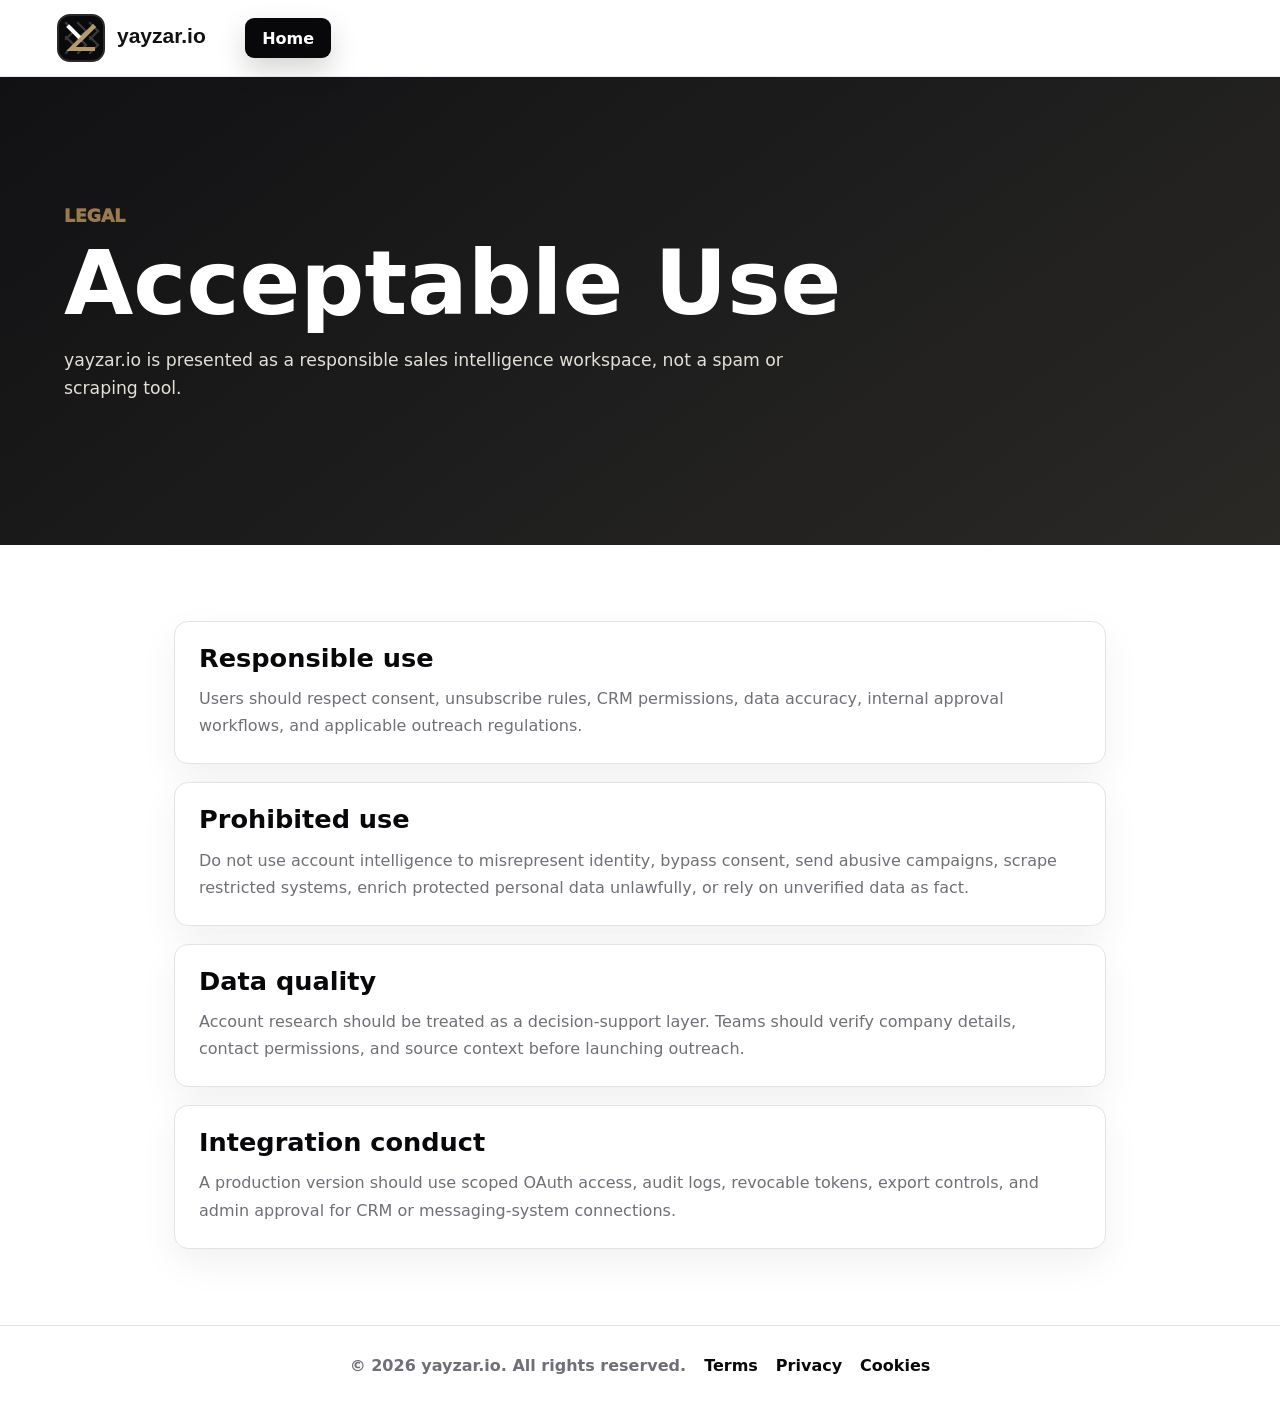
==== acceptable-use.html @ 3c784274 "Launch yayzar.io sales intelligence site" ====
<!doctype html>
<html lang="en">
  <head>
    <meta charset="UTF-8" />
    <meta name="viewport" content="width=device-width, initial-scale=1.0" />
    <title>Acceptable Use | yayzar.io</title>
    <link rel="stylesheet" href="./styles.css" />
  </head>
  <body>
    <header class="site-header">
      <a class="brand" href="./index.html"><img src="./assets/yayzar-logo.svg" alt="yayzar.io" /></a>
      <div class="header-actions"><a class="primary-button" href="./index.html">Home</a></div>
    </header>
    <main>
      <section class="subpage-hero compact">
        <p class="eyebrow">Legal</p>
        <h1>Acceptable Use</h1>
        <p>yayzar.io is presented as a responsible sales intelligence workspace, not a spam or scraping tool.</p>
      </section>
      <section class="page-section legal-page">
        <div class="legal-block">
          <h2>Responsible use</h2>
          <p>Users should respect consent, unsubscribe rules, CRM permissions, data accuracy, internal approval workflows, and applicable outreach regulations.</p>
        </div>
        <div class="legal-block">
          <h2>Prohibited use</h2>
          <p>Do not use account intelligence to misrepresent identity, bypass consent, send abusive campaigns, scrape restricted systems, enrich protected personal data unlawfully, or rely on unverified data as fact.</p>
        </div>
        <div class="legal-block">
          <h2>Data quality</h2>
          <p>Account research should be treated as a decision-support layer. Teams should verify company details, contact permissions, and source context before launching outreach.</p>
        </div>
        <div class="legal-block">
          <h2>Integration conduct</h2>
          <p>A production version should use scoped OAuth access, audit logs, revocable tokens, export controls, and admin approval for CRM or messaging-system connections.</p>
        </div>
      </section>
    </main>
    <footer class="legal-mini-footer">
      <span>© 2026 yayzar.io. All rights reserved.</span>
      <a href="./terms.html">Terms</a>
      <a href="./privacy.html">Privacy</a>
      <a href="./cookies.html">Cookies</a>
    </footer>
  </body>
</html>
---- styles.css ----
:root {
  color-scheme: light;
  --ink: #08080b;
  --muted: #6f6f78;
  --soft: #f7f7f9;
  --paper: #ffffff;
  --panel: #ffffff;
  --line: #e6e3dc;
  --accent: #9a7b4f;
  --accent-dark: #6f5634;
  --quiet: #4c4c53;
  --gold: #9a7b4f;
  --terra: #8f5b48;
  --blue: #556070;
  --green: #4d6d5a;
  --shadow: 0 24px 70px rgba(8, 8, 11, 0.14);
}

* {
  box-sizing: border-box;
}

html {
  scroll-behavior: smooth;
}

body {
  margin: 0;
  min-width: 320px;
  font-family: Inter, ui-sans-serif, system-ui, -apple-system, BlinkMacSystemFont, "Segoe UI", sans-serif;
  background: var(--paper);
  color: var(--ink);
}

button,
input,
select {
  font: inherit;
}

button,
a {
  -webkit-tap-highlight-color: transparent;
}

button {
  cursor: pointer;
}

a {
  color: inherit;
}

.site-header {
  position: sticky;
  top: 0;
  z-index: 20;
  min-height: 72px;
  display: grid;
  grid-template-columns: auto 1fr auto;
  align-items: center;
  gap: 22px;
  padding: 14px clamp(18px, 4vw, 54px);
  background: rgba(255, 255, 255, 0.88);
  border-bottom: 1px solid rgba(233, 231, 242, 0.9);
  backdrop-filter: blur(18px);
}

.brand,
.site-nav,
.header-actions,
.hero-actions,
.trust-row,
.cockpit-actions,
.panel-heading,
.control-strip,
.composer,
.metric-row,
.mini-tabs,
.integration-card > div {
  display: flex;
  align-items: center;
}

.brand {
  gap: 10px;
  text-decoration: none;
  font-weight: 900;
  font-size: 1.02rem;
}

.brand img {
  width: 172px;
  height: 48px;
  display: block;
}

.site-nav {
  justify-content: center;
  gap: 8px;
}

.site-nav a,
.text-button,
.nav-button {
  color: var(--muted);
  text-decoration: none;
  font-size: 0.92rem;
  font-weight: 800;
}

.mega-nav {
  position: relative;
}

.nav-item {
  position: relative;
}

.nav-trigger {
  min-height: 46px;
  padding: 0 14px;
  border: 1px solid transparent;
  border-radius: 10px;
  background: transparent;
  color: var(--ink);
  font-weight: 900;
}

.nav-trigger::after {
  content: "⌄";
  margin-left: 8px;
  color: var(--muted);
  font-size: 0.9rem;
}

.nav-item:hover .nav-trigger,
.nav-item:focus-within .nav-trigger {
  background: #f4f4f5;
  border-color: var(--line);
}

.mega-panel {
  position: absolute;
  top: calc(100% + 10px);
  left: 0;
  z-index: 50;
  display: grid;
  min-width: 620px;
  grid-template-columns: repeat(2, minmax(0, 1fr));
  gap: 26px;
  padding: 24px;
  border: 1px solid var(--line);
  border-radius: 16px;
  background: #ffffff;
  box-shadow: 0 28px 80px rgba(8, 8, 11, 0.16);
  opacity: 0;
  pointer-events: none;
  transform: translateY(-8px);
  transition:
    opacity 150ms ease,
    transform 150ms ease;
}

.nav-item:hover .mega-panel,
.nav-item:focus-within .mega-panel {
  opacity: 1;
  pointer-events: auto;
  transform: translateY(0);
}

.resources-panel,
.product-panel {
  min-width: 720px;
}

.tools-panel {
  min-width: 640px;
}

.slim-panel {
  min-width: 430px;
  grid-template-columns: 1fr;
}

.mega-column {
  display: grid;
  gap: 8px;
}

.mega-label {
  margin: 0 0 8px;
  color: var(--muted);
  font-size: 0.78rem;
  font-weight: 950;
  text-transform: uppercase;
}

.mega-panel a,
.mega-panel button {
  display: grid;
  gap: 4px;
  min-height: 74px;
  align-content: center;
  padding: 12px 12px 12px 16px;
  border: 1px solid transparent;
  border-radius: 12px;
  background: transparent;
  color: var(--ink);
  text-align: left;
  text-decoration: none;
}

.mega-panel a:hover,
.mega-panel button:hover {
  border-color: var(--line);
  background: #f8f8f8;
}

.mega-panel strong {
  font-size: 1rem;
}

.mega-panel span {
  color: var(--muted);
  font-size: 0.92rem;
  font-weight: 700;
  line-height: 1.35;
}

.site-nav a:hover,
.text-button:hover,
.nav-button:hover {
  color: var(--ink);
}

.header-actions,
.hero-actions,
.cockpit-actions {
  gap: 10px;
}

.text-button {
  border: 0;
  background: transparent;
}

.nav-button {
  min-height: 38px;
  padding: 0 14px;
  border: 1px solid var(--line);
  border-radius: 10px;
  background: #ffffff;
  cursor: pointer;
  appearance: none;
  box-shadow: none;
}

.nav-button:hover {
  border-color: #cfc8ba;
  background: #f7f7f9;
}

.primary-button,
.secondary-button,
.icon-button,
.segment button,
.mini-tabs button,
.open-button {
  min-height: 40px;
  border-radius: 9px;
  border: 1px solid transparent;
  font-weight: 900;
  transition:
    transform 160ms ease,
    box-shadow 160ms ease,
    background 160ms ease,
    border-color 160ms ease;
}

.primary-button,
.secondary-button {
  display: inline-flex;
  align-items: center;
  justify-content: center;
  text-decoration: none;
  padding: 0 16px;
}

.primary-button {
  background: var(--ink);
  color: #ffffff;
  box-shadow: 0 12px 28px rgba(23, 22, 18, 0.18);
}

.primary-button:hover,
.secondary-button:hover,
.icon-button:hover,
.open-button:hover,
.segment button:hover,
.mini-tabs button:hover {
  transform: translateY(-1px);
}

.secondary-button {
  background: #ffffff;
  color: var(--ink);
  border-color: var(--line);
}

.large {
  min-height: 48px;
  padding-inline: 20px;
}

.small {
  min-height: 34px;
  padding-inline: 12px;
  font-size: 0.86rem;
}

.icon-button {
  width: 42px;
  background: #ffffff;
  color: var(--ink);
  border-color: var(--line);
  font-size: 1.05rem;
}

main {
  overflow: hidden;
}

.hero {
  min-height: min(760px, calc(100vh - 72px));
  display: grid;
  grid-template-columns: minmax(0, 0.9fr) minmax(390px, 1fr);
  gap: clamp(28px, 5vw, 74px);
  align-items: center;
  padding: clamp(34px, 6vw, 80px) clamp(18px, 5vw, 70px) 54px;
  background:
    linear-gradient(145deg, rgba(255, 255, 255, 0.96), rgba(245, 242, 255, 0.95)),
    linear-gradient(90deg, rgba(17, 17, 17, 0.035), transparent 42%);
}

.eyebrow {
  margin: 0 0 9px;
  color: var(--quiet);
  text-transform: uppercase;
  font-size: 0.72rem;
  letter-spacing: 0;
  font-weight: 950;
}

h1,
h2,
h3,
p {
  margin-top: 0;
}

h1 {
  max-width: 760px;
  margin-bottom: 18px;
  font-size: clamp(2.65rem, 5.2vw, 5.25rem);
  line-height: 0.98;
  letter-spacing: 0;
}

h2 {
  margin-bottom: 14px;
  font-size: clamp(2rem, 4vw, 4.4rem);
  line-height: 0.98;
  letter-spacing: 0;
}

h3 {
  margin-bottom: 8px;
  font-size: 1.06rem;
}

.hero-copy > p {
  max-width: 610px;
  color: #33323a;
  font-size: clamp(1rem, 1.25vw, 1.12rem);
  line-height: 1.65;
}

.hero-actions {
  flex-wrap: wrap;
  margin-top: 26px;
}

.trust-row {
  flex-wrap: wrap;
  gap: 8px;
  margin-top: 24px;
}

.trust-row span {
  border: 1px solid var(--line);
  border-radius: 999px;
  background: rgba(255, 255, 255, 0.78);
  padding: 8px 11px;
  color: var(--muted);
  font-size: 0.82rem;
  font-weight: 850;
}

.hero-product {
  position: relative;
  min-height: clamp(390px, 47vw, 680px);
  border: 1px solid rgba(233, 231, 242, 0.95);
  border-radius: 18px;
  overflow: hidden;
  background: #171612;
  box-shadow: var(--shadow);
}

.hero-product img {
  width: 100%;
  height: 100%;
  min-height: inherit;
  object-fit: cover;
  display: block;
  opacity: 0.9;
}

.hero-product::after {
  content: "";
  position: absolute;
  inset: 0;
  background: linear-gradient(180deg, rgba(23, 22, 18, 0.05), rgba(23, 22, 18, 0.5));
  pointer-events: none;
}

.hero-card {
  position: absolute;
  z-index: 2;
  display: grid;
  gap: 4px;
  width: min(270px, calc(100% - 34px));
  padding: 15px;
  border: 1px solid rgba(255, 255, 255, 0.18);
  border-radius: 12px;
  background: rgba(23, 22, 18, 0.78);
  color: #ffffff;
  backdrop-filter: blur(12px);
}

.hero-card small,
.hero-card span {
  color: #d8d6e5;
  font-weight: 800;
  font-size: 0.78rem;
}

.priority-card {
  left: 18px;
  bottom: 18px;
}

.sync-card {
  right: 18px;
  top: 18px;
}

.sync-card strong {
  font-size: 1.9rem;
}

.logos {
  display: grid;
  grid-template-columns: repeat(5, minmax(0, 1fr));
  border-top: 1px solid var(--line);
  border-bottom: 1px solid var(--line);
  background: #08080b;
}

.logos span {
  min-height: 78px;
  display: grid;
  place-items: center;
  border-right: 1px solid rgba(255, 255, 255, 0.12);
  color: #ffffff;
  font-weight: 950;
}

.logos span:last-child {
  border-right: 0;
}

.section,
.cockpit,
.proof,
.final-cta {
  padding: clamp(56px, 8vw, 106px) clamp(18px, 5vw, 70px);
}

.section-heading {
  max-width: 850px;
  margin-bottom: 28px;
}

.section-heading p {
  color: var(--muted);
  line-height: 1.65;
  font-size: 1.02rem;
}

.feature-grid,
.integration-grid,
.proof-grid {
  display: grid;
  gap: 14px;
}

.feature-grid {
  grid-template-columns: repeat(4, minmax(0, 1fr));
}

.feature-grid article,
.integration-card,
.proof-grid article,
.panel {
  border: 1px solid var(--line);
  border-radius: 14px;
  background: var(--panel);
  box-shadow: 0 14px 38px rgba(43, 38, 28, 0.06);
}

.feature-grid article {
  padding: 22px;
}

.feature-grid p,
.integration-card p {
  color: var(--muted);
  line-height: 1.55;
}

.feature-icon {
  display: inline-grid;
  place-items: center;
  width: 38px;
  height: 30px;
  margin-bottom: 24px;
  border-radius: 999px;
  background: #eaf2ee;
  color: var(--accent-dark);
  font-weight: 950;
  font-size: 0.78rem;
}

.cockpit {
  background: #171612;
  color: #ffffff;
}

.cockpit-header {
  display: flex;
  justify-content: space-between;
  align-items: end;
  gap: 18px;
  margin-bottom: 18px;
}

.cockpit .eyebrow {
  color: var(--accent);
}

.cockpit .secondary-button,
.cockpit .icon-button {
  background: rgba(255, 255, 255, 0.08);
  color: #ffffff;
  border-color: rgba(255, 255, 255, 0.18);
  box-shadow: none;
}

.control-strip {
  gap: 12px;
  flex-wrap: wrap;
  margin-bottom: 18px;
}

.scan-console {
  display: grid;
  grid-template-columns: minmax(260px, 0.9fr) minmax(320px, 1.4fr) minmax(170px, 0.45fr);
  gap: 14px;
  align-items: center;
  margin-bottom: 16px;
  padding: 16px;
  border: 1px solid rgba(255, 255, 255, 0.14);
  border-radius: 14px;
  background: rgba(255, 255, 255, 0.06);
}

.scan-console h3,
.scan-console p {
  margin-bottom: 0;
}

.scan-console p:not(.eyebrow) {
  color: #d9d7d1;
  line-height: 1.5;
}

.area-grid {
  display: flex;
  flex-wrap: wrap;
  gap: 8px;
}

.area-grid button {
  min-height: 36px;
  padding: 0 12px;
  border: 1px solid rgba(255, 255, 255, 0.18);
  border-radius: 999px;
  background: rgba(255, 255, 255, 0.08);
  color: #ffffff;
  font-weight: 900;
}

.area-grid button.selected {
  background: #ffffff;
  color: var(--ink);
}

.scan-summary {
  display: grid;
  gap: 5px;
  justify-items: start;
  color: #ffffff;
}

.scan-summary strong {
  font-size: 2.2rem;
  line-height: 1;
}

.scan-summary span {
  color: #d9d7d1;
  font-size: 0.82rem;
  font-weight: 800;
}

.search-box,
.threshold,
.segment,
.mini-tabs {
  border: 1px solid rgba(255, 255, 255, 0.14);
  border-radius: 12px;
  background: rgba(255, 255, 255, 0.08);
}

.search-box {
  flex: 1 1 320px;
  display: flex;
  align-items: center;
  gap: 10px;
  min-height: 48px;
  padding: 0 14px;
}

.search-box span,
.threshold {
  color: #cfc5b7;
  font-weight: 850;
  font-size: 0.88rem;
}

.search-box input {
  width: 100%;
  border: 0;
  outline: 0;
  background: transparent;
  color: #ffffff;
}

.search-box input::placeholder {
  color: #9e9588;
}

.threshold {
  min-height: 48px;
  display: flex;
  align-items: center;
  gap: 8px;
  padding: 0 14px;
}

.threshold input {
  accent-color: var(--accent);
}

.segment,
.mini-tabs {
  display: flex;
  gap: 4px;
  padding: 4px;
}

.segment button,
.mini-tabs button {
  background: transparent;
  color: #cfc5b7;
  padding: 0 13px;
}

.segment button.selected,
.mini-tabs button.selected {
  background: #ffffff;
  color: var(--ink);
}

.dashboard-grid {
  display: grid;
  grid-template-columns: minmax(0, 1.4fr) minmax(340px, 0.86fr);
  gap: 16px;
  align-items: start;
}

.panel {
  min-width: 0;
  padding: 18px;
  color: var(--ink);
}

.panel-heading {
  justify-content: space-between;
  gap: 12px;
  margin-bottom: 16px;
}

.table {
  display: grid;
  gap: 8px;
}

.row {
  display: grid;
  grid-template-columns: minmax(170px, 1.35fr) 98px 112px 86px 82px;
  gap: 10px;
  align-items: center;
  min-height: 66px;
  padding: 10px;
  border: 1px solid #eee8dc;
  border-radius: 11px;
  background: #ffffff;
}

.row.header {
  min-height: 34px;
  border: 0;
  background: transparent;
  color: var(--muted);
  font-size: 0.76rem;
  font-weight: 950;
}

.account strong,
.account span,
.source span,
.timeline strong,
.timeline small,
.event strong,
.event time {
  display: block;
}

.account span,
.source span,
.fit small,
.timeline small,
.event time {
  color: var(--muted);
  font-size: 0.78rem;
}

.tag {
  width: fit-content;
  padding: 5px 9px;
  border-radius: 999px;
  font-size: 0.73rem;
  font-weight: 950;
}

.tag.hot {
  background: #f7dfca;
  color: #8a3c00;
}

.tag.warm {
  background: #e0efe8;
  color: #075f37;
}

.tag.risk {
  background: #f3ded8;
  color: #7c2c74;
}

.score {
  height: 7px;
  overflow: hidden;
  margin-top: 5px;
  border-radius: 999px;
  background: #eceaf4;
}

.score span {
  display: block;
  height: 100%;
  background: var(--accent);
}

.open-button {
  background: #ffffff;
  border-color: var(--line);
  color: var(--ink);
}

.confidence,
.run-state {
  white-space: nowrap;
  border-radius: 999px;
  padding: 7px 10px;
  background: #eaf2ee;
  color: var(--accent-dark);
  font-weight: 950;
  font-size: 0.82rem;
}

.summary {
  color: #423e36;
  line-height: 1.65;
}

.signal-list {
  display: grid;
  gap: 8px;
  margin: 14px 0;
}

.signal {
  display: grid;
  grid-template-columns: 10px 1fr;
  gap: 10px;
  padding: 10px;
  border: 1px solid #eee8dc;
  border-radius: 11px;
  background: #fdfbf6;
}

.signal::before {
  content: "";
  width: 8px;
  height: 8px;
  margin-top: 7px;
  border-radius: 50%;
  background: var(--gold);
}

.composer {
  gap: 10px;
  align-items: end;
  margin-top: 14px;
}

.composer label {
  flex: 1;
  color: var(--muted);
  font-weight: 900;
}

select {
  width: 100%;
  min-height: 40px;
  margin-top: 6px;
  border: 1px solid var(--line);
  border-radius: 9px;
  background: #ffffff;
  padding: 0 10px;
  color: var(--ink);
}

.draft {
  min-height: 94px;
  margin-top: 12px;
  padding: 13px;
  white-space: pre-line;
  border-radius: 12px;
  background: #171612;
  color: #ffffff;
  line-height: 1.55;
  font-size: 0.92rem;
}

.timeline {
  list-style: none;
  padding: 0;
  margin: 0;
  display: grid;
  gap: 10px;
}

.timeline li {
  display: grid;
  grid-template-columns: 28px 1fr;
  gap: 10px;
  align-items: start;
}

.timeline span {
  width: 28px;
  height: 28px;
  display: grid;
  place-items: center;
  border-radius: 50%;
  background: #eceaf4;
  color: var(--muted);
  font-size: 0.78rem;
  font-weight: 950;
}

.timeline li.done span {
  background: var(--green);
  color: white;
}

canvas {
  width: 100%;
  max-width: 100%;
  aspect-ratio: 720 / 310;
  border: 1px solid #eee8dc;
  border-radius: 12px;
  background: #ffffff;
}

.metric-row {
  display: grid;
  grid-template-columns: repeat(3, minmax(0, 1fr));
  gap: 10px;
  margin-top: 12px;
}

.metric-row div {
  padding: 12px;
  border-radius: 12px;
  background: #171612;
}

.metric-row strong {
  display: block;
  color: #ffffff;
  font-size: 1.45rem;
}

.metric-row span {
  color: #d7cec0;
  font-size: 0.8rem;
}

.events {
  display: grid;
  gap: 10px;
}

.event {
  padding: 11px 11px 11px 13px;
  border-left: 3px solid var(--accent);
  border-radius: 0 11px 11px 0;
  background: #ffffff;
}

.toggle {
  position: relative;
  width: 48px;
  height: 28px;
  display: inline-block;
}

.toggle input {
  opacity: 0;
  width: 0;
  height: 0;
}

.toggle span {
  position: absolute;
  inset: 0;
  border-radius: 999px;
  background: #c9c1b3;
}

.toggle span::after {
  content: "";
  position: absolute;
  width: 22px;
  height: 22px;
  left: 3px;
  top: 3px;
  border-radius: 50%;
  background: white;
  transition: transform 160ms ease;
}

.toggle input:checked + span {
  background: var(--accent);
}

.toggle input:checked + span::after {
  transform: translateX(20px);
}

.integrations {
  background:
    linear-gradient(180deg, #ffffff, #f7f7f9),
    linear-gradient(90deg, rgba(154, 123, 79, 0.08), transparent 40%);
}

.integration-grid {
  grid-template-columns: repeat(4, minmax(0, 1fr));
}

.integration-card {
  padding: 18px;
  display: grid;
  gap: 12px;
}

.integration-card > div {
  gap: 10px;
}

.integration-card span {
  width: 34px;
  height: 34px;
  display: grid;
  place-items: center;
  border-radius: 9px;
  color: white;
  font-weight: 950;
}

.integration-card a {
  width: fit-content;
  color: var(--accent-dark);
  font-weight: 900;
  text-decoration: none;
}

.integration-card a:hover {
  text-decoration: underline;
}

.hubspot {
  background: var(--gold);
}

.salesforce {
  background: var(--blue);
}

.slack {
  background: #12c46f;
}

.mail {
  background: var(--terra);
}

.connect-button.connected {
  background: var(--accent-dark);
}

.proof {
  display: grid;
  grid-template-columns: minmax(260px, 0.72fr) 1fr;
  gap: clamp(24px, 4vw, 56px);
  align-items: start;
  background: #ffffff;
}

.market-section {
  background: #f7f7f9;
}

.market-grid {
  display: grid;
  grid-template-columns: repeat(3, minmax(0, 1fr));
  gap: 14px;
}

.market-grid article {
  min-height: 190px;
  padding: 20px;
  border: 1px solid var(--line);
  border-radius: 14px;
  background: #ffffff;
  box-shadow: 0 14px 38px rgba(8, 8, 11, 0.06);
}

.market-grid strong {
  display: block;
  font-size: clamp(2rem, 4vw, 4rem);
  line-height: 0.95;
}

.market-grid span {
  display: block;
  margin-top: 5px;
  color: var(--accent-dark);
  font-weight: 950;
}

.market-grid p {
  margin-top: 18px;
  color: var(--muted);
  line-height: 1.55;
}

.proof-grid {
  grid-template-columns: repeat(4, minmax(0, 1fr));
  gap: 18px;
}

.proof-grid article {
  min-height: 230px;
  padding: 24px;
  display: flex;
  flex-direction: column;
  justify-content: space-between;
}

.proof-grid strong {
  font-size: clamp(2.7rem, 5vw, 5.6rem);
  line-height: 0.95;
}

.proof-grid span {
  color: var(--muted);
  font-size: 1.02rem;
  font-weight: 850;
}

.final-cta {
  display: grid;
  grid-template-columns: minmax(0, 1fr) auto;
  gap: 24px;
  align-items: center;
  min-height: 360px;
  border-top: 1px solid var(--line);
  background: #08080b;
  color: #ffffff;
}

.final-cta .eyebrow {
  color: var(--accent);
}

.final-cta h2 {
  max-width: 900px;
  font-size: clamp(2.3rem, 5vw, 5.2rem);
}

.final-cta p:not(.eyebrow) {
  max-width: 720px;
  color: #d9d7d1;
  line-height: 1.65;
}

.final-actions {
  display: grid;
  gap: 10px;
  min-width: min(320px, 100%);
}

.final-cta .secondary-button {
  background: transparent;
  color: #ffffff;
  border-color: rgba(255, 255, 255, 0.22);
}

.site-footer {
  padding: clamp(42px, 6vw, 76px) clamp(18px, 5vw, 70px);
  background: #060608;
  color: #ffffff;
}

.footer-top {
  display: grid;
  grid-template-columns: minmax(260px, 0.75fr) minmax(0, 1fr);
  gap: clamp(28px, 6vw, 90px);
  padding-bottom: 38px;
  border-bottom: 1px solid rgba(255, 255, 255, 0.1);
}

.footer-brand img {
  width: 170px;
  height: auto;
  filter: invert(1) grayscale(1) contrast(1.3);
}

.footer-brand p {
  max-width: 420px;
  margin-top: 24px;
  color: #aaaab2;
  line-height: 1.65;
}

.footer-socials {
  display: flex;
  gap: 12px;
  margin-top: 28px;
}

.footer-socials a {
  min-width: 44px;
  height: 44px;
  padding: 0 12px;
  display: grid;
  place-items: center;
  border: 1px solid rgba(255, 255, 255, 0.14);
  border-radius: 12px;
  background: rgba(255, 255, 255, 0.05);
  color: #ffffff;
  text-decoration: none;
  font-weight: 900;
}

.footer-links {
  display: grid;
  grid-template-columns: repeat(3, minmax(0, 1fr));
  gap: 28px;
}

.footer-links div {
  display: grid;
  align-content: start;
  gap: 12px;
}

.footer-links strong {
  margin-bottom: 8px;
}

.footer-links a,
.footer-links button {
  width: fit-content;
  border: 0;
  background: transparent;
  color: #aaaab2;
  padding: 0;
  text-align: left;
  text-decoration: none;
  font-weight: 750;
}

.footer-links a:hover,
.footer-links button:hover {
  color: #ffffff;
}

.footer-badges {
  display: grid;
  grid-template-columns: repeat(4, minmax(0, 1fr));
  gap: 12px;
  padding: 34px 0;
  border-bottom: 1px solid rgba(255, 255, 255, 0.1);
}

.footer-badges span {
  min-height: 54px;
  display: grid;
  place-items: center;
  border: 1px solid rgba(255, 255, 255, 0.12);
  border-radius: 12px;
  background: rgba(255, 255, 255, 0.04);
  color: #bdbdc4;
  font-weight: 850;
}

.footer-legal {
  display: flex;
  flex-wrap: wrap;
  gap: 18px;
  justify-content: space-between;
  padding: 30px 0;
  color: #8f8f98;
}

.footer-legal a {
  color: #a9a9b1;
  text-decoration: none;
  font-weight: 800;
}

.footer-legal a:hover {
  color: #ffffff;
}

.legal-disclaimer {
  max-width: 1180px;
  margin: 0 auto;
  color: #777780;
  text-align: center;
  line-height: 1.65;
}

.legal-page {
  max-width: 1060px;
  margin: 0 auto;
  display: grid;
  gap: 18px;
}

.legal-block {
  padding: 24px;
  border: 1px solid var(--line);
  border-radius: 14px;
  background: #ffffff;
  box-shadow: 0 14px 38px rgba(8, 8, 11, 0.06);
}

.legal-block h2 {
  font-size: clamp(1.45rem, 2vw, 2.1rem);
}

.legal-block p {
  margin-bottom: 0;
  color: var(--muted);
  line-height: 1.7;
}

.legal-mini-footer {
  display: flex;
  flex-wrap: wrap;
  gap: 18px;
  justify-content: center;
  padding: 30px 18px;
  border-top: 1px solid var(--line);
  color: var(--muted);
  font-weight: 800;
}

.legal-mini-footer a {
  color: var(--ink);
  text-decoration: none;
}

.toast {
  position: fixed;
  left: 50%;
  bottom: 22px;
  z-index: 40;
  transform: translate(-50%, 20px);
  opacity: 0;
  pointer-events: none;
  min-width: min(420px, calc(100vw - 32px));
  padding: 13px 16px;
  border: 1px solid rgba(255, 250, 241, 0.16);
  border-radius: 12px;
  background: #171612;
  color: #ffffff;
  box-shadow: 0 18px 48px rgba(23, 22, 18, 0.28);
  transition:
    opacity 160ms ease,
    transform 160ms ease;
}

.toast.show {
  opacity: 1;
  transform: translate(-50%, 0);
}

.pricing-popover {
  position: fixed;
  top: 72px;
  right: clamp(14px, 4vw, 54px);
  z-index: 35;
  width: min(340px, calc(100vw - 28px));
  padding: 14px;
  border: 1px solid var(--line);
  border-radius: 16px;
  background: #ffffff;
  box-shadow: var(--shadow);
  opacity: 0;
  pointer-events: none;
  transform: translateY(-8px);
  transition:
    opacity 160ms ease,
    transform 160ms ease;
}

.pricing-popover.show {
  opacity: 1;
  pointer-events: auto;
  transform: translateY(0);
}

.pricing-popover-head {
  display: flex;
  align-items: center;
  justify-content: space-between;
  margin-bottom: 8px;
}

.pricing-popover a,
.pricing-popover button:not(.modal-close) {
  display: flex;
  width: 100%;
  min-height: 44px;
  align-items: center;
  justify-content: space-between;
  padding: 0 12px;
  border: 1px solid transparent;
  border-radius: 10px;
  background: transparent;
  color: var(--ink);
  text-align: left;
  text-decoration: none;
  font-weight: 900;
}

.pricing-popover a:hover,
.pricing-popover button:not(.modal-close):hover {
  border-color: var(--line);
  background: #f7f7f9;
}

.mini-close {
  width: 28px;
  height: 28px;
  font-size: 1rem;
}

.modal {
  width: min(620px, calc(100vw - 28px));
  max-height: min(86vh, 920px);
  overflow: auto;
  border: 1px solid var(--line);
  border-radius: 18px;
  padding: 26px;
  background: #ffffff;
  color: var(--ink);
  box-shadow: var(--shadow);
}

.modal::backdrop {
  background: rgba(23, 22, 18, 0.55);
  backdrop-filter: blur(6px);
}

.modal h2 {
  font-size: clamp(1.8rem, 4vw, 3.1rem);
}

.wide-modal {
  width: min(1120px, calc(100vw - 28px));
}

.modal p {
  color: var(--muted);
  line-height: 1.65;
}

.contact-card {
  display: grid;
  gap: 5px;
  margin: 18px 0;
  padding: 14px;
  border: 1px solid var(--line);
  border-radius: 12px;
  background: #f7f7f9;
}

.contact-card span {
  color: var(--muted);
  font-size: 0.78rem;
  font-weight: 900;
  text-transform: uppercase;
}

.contact-card strong {
  color: var(--ink);
}

.pricing-grid {
  display: grid;
  grid-template-columns: repeat(3, minmax(0, 1fr));
  gap: 14px;
  margin-top: 20px;
}

.price-card {
  display: flex;
  min-height: 560px;
  flex-direction: column;
  padding: 22px;
  border: 1px solid var(--line);
  border-radius: 16px;
  background: #ffffff;
  box-shadow: 0 14px 38px rgba(8, 8, 11, 0.06);
}

.featured-plan {
  border-color: #111111;
  box-shadow: 0 22px 60px rgba(8, 8, 11, 0.14);
}

.plan-label {
  width: fit-content;
  margin-bottom: 14px;
  padding: 7px 10px;
  border-radius: 999px;
  background: #f3f2ef;
  color: var(--accent-dark);
  font-size: 0.78rem;
  font-weight: 950;
  text-transform: uppercase;
}

.price-card h3 {
  font-size: 1.35rem;
}

.price {
  margin: 18px 0;
  color: var(--ink);
  font-size: clamp(2.2rem, 4vw, 4rem);
  font-weight: 950;
  line-height: 1;
}

.price small {
  color: var(--muted);
  font-size: 1rem;
}

.price-card p {
  color: var(--muted);
  line-height: 1.55;
}

.price-card ul {
  display: grid;
  gap: 11px;
  margin: 18px 0 24px;
  padding: 0;
  list-style: none;
}

.price-card li {
  position: relative;
  padding-left: 25px;
  color: #34333b;
  font-weight: 750;
}

.price-card li::before {
  content: "";
  position: absolute;
  left: 0;
  top: 0.45em;
  width: 10px;
  height: 10px;
  border-radius: 50%;
  background: var(--accent);
}

.price-card .primary-button,
.price-card .secondary-button {
  margin-top: auto;
}

.account-form {
  display: grid;
  grid-template-columns: repeat(2, minmax(0, 1fr));
  gap: 14px;
  margin-top: 16px;
}

.account-form label {
  display: grid;
  gap: 6px;
  color: var(--muted);
  font-size: 0.82rem;
  font-weight: 900;
  text-transform: uppercase;
}

.account-form input,
.account-form select {
  width: 100%;
  min-height: 46px;
  margin: 0;
  border: 1px solid var(--line);
  border-radius: 10px;
  background: #ffffff;
  padding: 0 12px;
  color: var(--ink);
  text-transform: none;
}

.account-form .full-field,
.account-form button {
  grid-column: 1 / -1;
}

.modal-close {
  float: right;
  width: 34px;
  height: 34px;
  border: 1px solid var(--line);
  border-radius: 50%;
  background: white;
  font-size: 1.2rem;
}

.architecture-list {
  display: grid;
  gap: 8px;
  margin-top: 18px;
}

.architecture-list span {
  padding: 12px;
  border: 1px solid var(--line);
  border-radius: 12px;
  background: white;
  font-weight: 900;
}

.panel-actions {
  display: flex;
  align-items: center;
  justify-content: flex-end;
  gap: 8px;
  flex-wrap: wrap;
}

.subpage-hero {
  min-height: calc(72vh - 72px);
  display: grid;
  align-content: center;
  padding: clamp(52px, 8vw, 110px) clamp(18px, 5vw, 70px);
  background:
    linear-gradient(145deg, rgba(8, 8, 11, 0.96), rgba(28, 27, 24, 0.94)),
    linear-gradient(120deg, rgba(154, 123, 79, 0.18), transparent 45%);
  color: #ffffff;
}

.subpage-hero.compact {
  min-height: 52vh;
}

.subpage-hero .eyebrow {
  color: var(--accent);
}

.subpage-hero h1 {
  max-width: 980px;
  font-size: clamp(3rem, 7vw, 6.4rem);
}

.subpage-hero p {
  max-width: 760px;
  color: #e3e0d8;
  font-size: 1.08rem;
  line-height: 1.65;
}

.process-grid,
.data-table-section,
.page-grid {
  padding: clamp(34px, 5vw, 70px);
}

.process-grid {
  display: grid;
  grid-template-columns: repeat(4, minmax(0, 1fr));
  gap: 14px;
}

.process-grid article {
  min-height: 240px;
  padding: 22px;
  border: 1px solid var(--line);
  border-radius: 14px;
  background: #ffffff;
  box-shadow: 0 14px 38px rgba(8, 8, 11, 0.06);
}

.process-grid strong {
  display: inline-flex;
  min-width: 46px;
  height: 34px;
  align-items: center;
  justify-content: center;
  margin-bottom: 26px;
  border-radius: 999px;
  background: #08080b;
  color: var(--accent);
}

.process-grid p {
  color: var(--muted);
  line-height: 1.6;
}

.page-section {
  padding: clamp(38px, 6vw, 76px) clamp(18px, 5vw, 70px);
}

.muted-section {
  background: #f7f7f9;
}

.module-grid,
.ops-grid {
  display: grid;
  gap: 14px;
}

.module-grid {
  grid-template-columns: repeat(3, minmax(0, 1fr));
}

.ops-grid {
  grid-template-columns: repeat(3, minmax(0, 1fr));
}

.module-grid article,
.ops-grid article {
  min-height: 190px;
  padding: 20px;
  border: 1px solid var(--line);
  border-radius: 14px;
  background: #ffffff;
  box-shadow: 0 14px 38px rgba(8, 8, 11, 0.06);
}

.module-grid p,
.ops-grid p {
  color: var(--muted);
  line-height: 1.6;
}

.module-grid span {
  display: inline-flex;
  margin-top: 12px;
  padding: 7px 9px;
  border-radius: 999px;
  background: #f3f2ef;
  color: var(--accent-dark);
  font-size: 0.78rem;
  font-weight: 900;
}

.ops-grid strong {
  display: block;
  margin-bottom: 18px;
  font-size: 1.25rem;
}

.compact-table .data-row {
  grid-template-columns: 0.9fr 0.8fr 1fr 1.4fr;
}

.data-table {
  overflow: hidden;
  border: 1px solid var(--line);
  border-radius: 16px;
  background: #ffffff;
  box-shadow: var(--shadow);
}

.data-row {
  display: grid;
  grid-template-columns: 0.7fr 1fr 1.5fr 1.2fr;
  gap: 12px;
  padding: 17px;
  border-bottom: 1px solid var(--line);
}

.data-row:last-child {
  border-bottom: 0;
}

.data-row.header {
  background: #08080b;
  color: #ffffff;
  font-weight: 950;
}

.data-row span {
  color: #4b4a55;
  line-height: 1.45;
}

.data-row.header span {
  color: #ffffff;
}

.source-links {
  display: flex;
  flex-wrap: wrap;
  gap: 10px;
  margin-top: 18px;
}

.source-links a {
  display: inline-flex;
  align-items: center;
  min-height: 38px;
  padding: 0 13px;
  border: 1px solid var(--line);
  border-radius: 999px;
  background: #08080b;
  color: #ffffff;
  text-decoration: none;
  font-weight: 900;
}

.source-links a:hover {
  color: var(--accent);
}

@media (max-width: 1120px) {
  .site-header {
    grid-template-columns: auto auto;
  }

  .site-nav {
    order: 3;
    grid-column: 1 / -1;
    justify-content: flex-start;
    overflow-x: auto;
  }

  .mega-panel {
    left: 0;
    min-width: min(720px, calc(100vw - 36px));
  }

  .hero,
  .proof {
    grid-template-columns: 1fr;
  }

  .final-cta {
    grid-template-columns: 1fr;
  }

  .feature-grid,
  .integration-grid,
  .proof-grid,
  .process-grid,
  .pricing-grid {
    grid-template-columns: repeat(2, minmax(0, 1fr));
  }

  .dashboard-grid {
    grid-template-columns: 1fr;
  }

  .scan-console {
    grid-template-columns: 1fr;
  }
}

@media (max-width: 740px) {
  .site-header {
    min-height: 64px;
    padding: 12px 14px;
  }

  .brand {
    font-size: 0.96rem;
  }

  .brand img {
    width: 148px;
    height: auto;
  }

  .header-actions .text-button,
  .site-nav {
    display: none;
  }

  .hero,
  .section,
  .cockpit,
  .proof,
  .final-cta {
    padding-inline: 14px;
  }

  .hero {
    min-height: auto;
    padding-top: 42px;
    padding-bottom: 42px;
    gap: 18px;
  }

  .hero-product {
    display: none;
  }

  .hero-card {
    position: relative;
    left: auto;
    right: auto;
    top: auto;
    bottom: auto;
    width: calc(100% - 28px);
    margin: -96px 14px 14px;
  }

  .sync-card {
    margin-top: 8px;
  }

  .feature-grid,
  .integration-grid,
  .proof-grid,
  .process-grid,
  .module-grid,
  .ops-grid,
  .pricing-grid,
  .metric-row,
  .market-grid {
    grid-template-columns: 1fr;
  }

  .price-card {
    min-height: auto;
  }

  .account-form {
    grid-template-columns: 1fr;
  }

  .final-actions {
    min-width: 0;
  }

  .logos {
    display: none;
  }

  .footer-top,
  .footer-links,
  .footer-badges {
    grid-template-columns: 1fr;
  }

  .footer-badges span {
    justify-items: start;
    padding-inline: 14px;
  }

  .cockpit-header,
  .composer {
    flex-direction: column;
    align-items: stretch;
  }

  .cockpit-actions {
    flex-wrap: wrap;
  }

  .row,
  .row.header {
    grid-template-columns: 1fr 84px;
  }

  .row.header div:nth-child(n + 3),
  .row .source,
  .row .fit,
  .row .tag-wrap {
    display: none;
  }

  .data-row,
  .data-row.header {
    grid-template-columns: 1fr;
  }

  h1 {
    font-size: clamp(2.05rem, 8.3vw, 2.85rem);
    line-height: 1.06;
  }
}
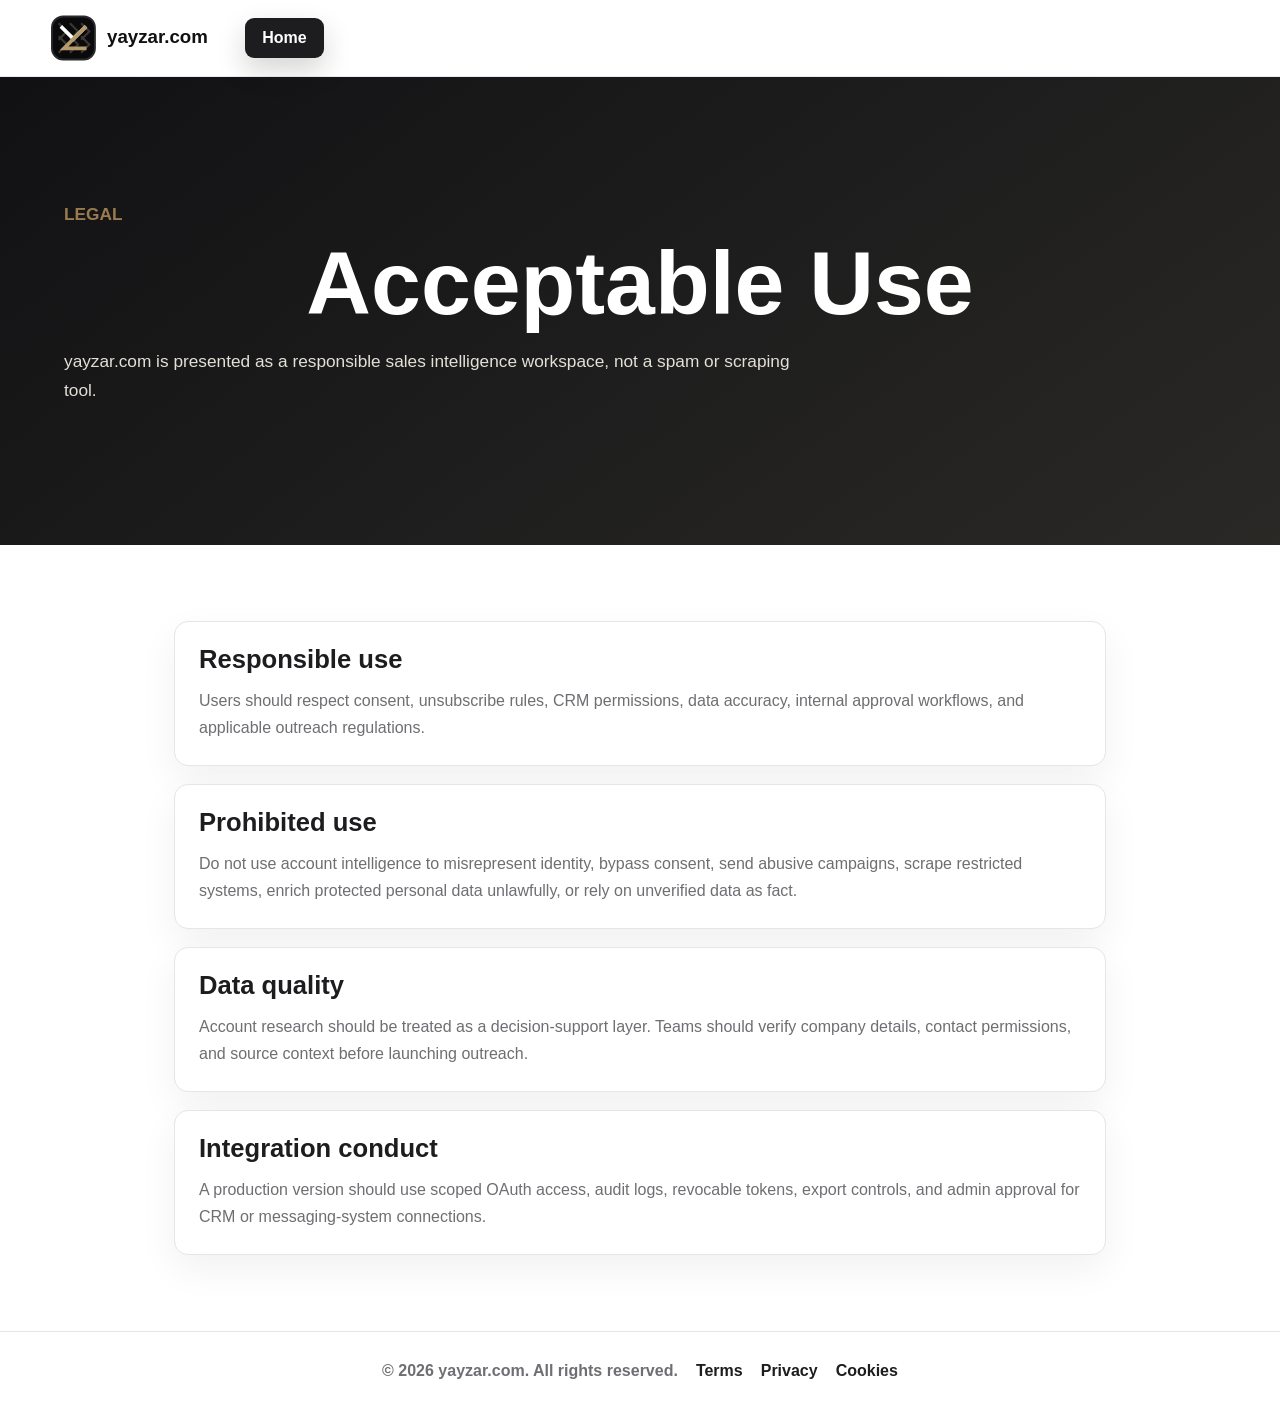
==== commit 8ef4610d: "Update Yayzar site" ====
--- a/acceptable-use.html
+++ b/acceptable-use.html
@@ -3,19 +3,19 @@
   <head>
     <meta charset="UTF-8" />
     <meta name="viewport" content="width=device-width, initial-scale=1.0" />
-    <title>Acceptable Use | yayzar.io</title>
+    <title>Acceptable Use | yayzar.com</title>
     <link rel="stylesheet" href="./styles.css" />
   </head>
   <body>
     <header class="site-header">
-      <a class="brand" href="./index.html"><img src="./assets/yayzar-logo.svg" alt="yayzar.io" /></a>
+      <a class="brand" href="./index.html"><img src="./assets/yayzar-logo.svg" alt="yayzar.com" /></a>
       <div class="header-actions"><a class="primary-button" href="./index.html">Home</a></div>
     </header>
     <main>
       <section class="subpage-hero compact">
         <p class="eyebrow">Legal</p>
         <h1>Acceptable Use</h1>
-        <p>yayzar.io is presented as a responsible sales intelligence workspace, not a spam or scraping tool.</p>
+        <p>yayzar.com is presented as a responsible sales intelligence workspace, not a spam or scraping tool.</p>
       </section>
       <section class="page-section legal-page">
         <div class="legal-block">
@@ -37,7 +37,7 @@
       </section>
     </main>
     <footer class="legal-mini-footer">
-      <span>© 2026 yayzar.io. All rights reserved.</span>
+      <span>© 2026 yayzar.com. All rights reserved.</span>
       <a href="./terms.html">Terms</a>
       <a href="./privacy.html">Privacy</a>
       <a href="./cookies.html">Cookies</a>
--- a/styles.css
+++ b/styles.css
@@ -1,14 +1,14 @@
 :root {
   color-scheme: light;
-  --ink: #08080b;
-  --muted: #6f6f78;
-  --soft: #f7f7f9;
+  --ink: #1d1d1f;
+  --muted: #6e6e73;
+  --soft: #f5f5f7;
   --paper: #ffffff;
   --panel: #ffffff;
-  --line: #e6e3dc;
+  --line: #e5e5ea;
   --accent: #9a7b4f;
   --accent-dark: #6f5634;
-  --quiet: #4c4c53;
+  --quiet: #515154;
   --gold: #9a7b4f;
   --terra: #8f5b48;
   --blue: #556070;
@@ -27,9 +27,10 @@
 body {
   margin: 0;
   min-width: 320px;
-  font-family: Inter, ui-sans-serif, system-ui, -apple-system, BlinkMacSystemFont, "Segoe UI", sans-serif;
+  font-family: -apple-system, BlinkMacSystemFont, "SF Pro Text", "SF Pro Display", "Helvetica Neue", Arial, sans-serif;
   background: var(--paper);
   color: var(--ink);
+  font-weight: 400;
 }
 
 button,
@@ -85,7 +86,7 @@
 .brand {
   gap: 10px;
   text-decoration: none;
-  font-weight: 900;
+  font-weight: 700;
   font-size: 1.02rem;
 }
 
@@ -106,7 +107,7 @@
   color: var(--muted);
   text-decoration: none;
   font-size: 0.92rem;
-  font-weight: 800;
+  font-weight: 500;
 }
 
 .mega-nav {
@@ -124,7 +125,7 @@
   border-radius: 10px;
   background: transparent;
   color: var(--ink);
-  font-weight: 900;
+  font-weight: 500;
 }
 
 .nav-trigger::after {
@@ -192,7 +193,7 @@
   margin: 0 0 8px;
   color: var(--muted);
   font-size: 0.78rem;
-  font-weight: 950;
+  font-weight: 600;
   text-transform: uppercase;
 }
 
@@ -219,12 +220,13 @@
 
 .mega-panel strong {
   font-size: 1rem;
+  font-weight: 600;
 }
 
 .mega-panel span {
   color: var(--muted);
   font-size: 0.92rem;
-  font-weight: 700;
+  font-weight: 400;
   line-height: 1.35;
 }
 
@@ -270,7 +272,7 @@
   min-height: 40px;
   border-radius: 9px;
   border: 1px solid transparent;
-  font-weight: 900;
+  font-weight: 600;
   transition:
     transform 160ms ease,
     box-shadow 160ms ease,
@@ -332,15 +334,19 @@
 }
 
 .hero {
-  min-height: min(760px, calc(100vh - 72px));
-  display: grid;
-  grid-template-columns: minmax(0, 0.9fr) minmax(390px, 1fr);
-  gap: clamp(28px, 5vw, 74px);
+  min-height: min(720px, calc(100vh - 72px));
+  display: grid;
+  grid-template-columns: 1fr;
+  gap: clamp(28px, 5vw, 54px);
   align-items: center;
-  padding: clamp(34px, 6vw, 80px) clamp(18px, 5vw, 70px) 54px;
-  background:
-    linear-gradient(145deg, rgba(255, 255, 255, 0.96), rgba(245, 242, 255, 0.95)),
-    linear-gradient(90deg, rgba(17, 17, 17, 0.035), transparent 42%);
+  padding: clamp(58px, 7vw, 96px) clamp(18px, 5vw, 70px) 64px;
+  background: #ffffff;
+}
+
+.hero-copy {
+  max-width: 980px;
+  margin: 0 auto;
+  text-align: center;
 }
 
 .eyebrow {
@@ -349,7 +355,7 @@
   text-transform: uppercase;
   font-size: 0.72rem;
   letter-spacing: 0;
-  font-weight: 950;
+  font-weight: 600;
 }
 
 h1,
@@ -360,38 +366,46 @@
 }
 
 h1 {
-  max-width: 760px;
-  margin-bottom: 18px;
-  font-size: clamp(2.65rem, 5.2vw, 5.25rem);
-  line-height: 0.98;
+  max-width: 820px;
+  margin: 0 auto 18px;
+  font-size: clamp(3rem, 5.8vw, 6rem);
+  font-weight: 650;
+  line-height: 1.02;
   letter-spacing: 0;
 }
 
 h2 {
   margin-bottom: 14px;
-  font-size: clamp(2rem, 4vw, 4.4rem);
-  line-height: 0.98;
+  font-size: clamp(2rem, 4vw, 4.1rem);
+  font-weight: 650;
+  line-height: 1.04;
   letter-spacing: 0;
 }
 
 h3 {
   margin-bottom: 8px;
   font-size: 1.06rem;
+  font-weight: 600;
 }
 
 .hero-copy > p {
-  max-width: 610px;
+  max-width: 670px;
+  margin-left: auto;
+  margin-right: auto;
   color: #33323a;
   font-size: clamp(1rem, 1.25vw, 1.12rem);
   line-height: 1.65;
+  font-weight: 400;
 }
 
 .hero-actions {
+  justify-content: center;
   flex-wrap: wrap;
   margin-top: 26px;
 }
 
 .trust-row {
+  justify-content: center;
   flex-wrap: wrap;
   gap: 8px;
   margin-top: 24px;
@@ -404,12 +418,14 @@
   padding: 8px 11px;
   color: var(--muted);
   font-size: 0.82rem;
-  font-weight: 850;
+  font-weight: 500;
 }
 
 .hero-product {
   position: relative;
-  min-height: clamp(390px, 47vw, 680px);
+  width: min(1120px, 100%);
+  min-height: clamp(330px, 38vw, 520px);
+  margin: 0 auto;
   border: 1px solid rgba(233, 231, 242, 0.95);
   border-radius: 18px;
   overflow: hidden;
@@ -451,7 +467,7 @@
 .hero-card small,
 .hero-card span {
   color: #d8d6e5;
-  font-weight: 800;
+  font-weight: 600;
   font-size: 0.78rem;
 }
 
@@ -483,7 +499,7 @@
   place-items: center;
   border-right: 1px solid rgba(255, 255, 255, 0.12);
   color: #ffffff;
-  font-weight: 950;
+  font-weight: 650;
 }
 
 .logos span:last-child {
@@ -548,7 +564,7 @@
   border-radius: 999px;
   background: #eaf2ee;
   color: var(--accent-dark);
-  font-weight: 950;
+  font-weight: 650;
   font-size: 0.78rem;
 }
 
@@ -611,14 +627,18 @@
   gap: 8px;
 }
 
-.area-grid button {
+.area-grid button,
+.area-grid a {
   min-height: 36px;
+  display: inline-flex;
+  align-items: center;
   padding: 0 12px;
   border: 1px solid rgba(255, 255, 255, 0.18);
   border-radius: 999px;
   background: rgba(255, 255, 255, 0.08);
   color: #ffffff;
-  font-weight: 900;
+  font-weight: 500;
+  text-decoration: none;
 }
 
 .area-grid button.selected {
@@ -641,7 +661,7 @@
 .scan-summary span {
   color: #d9d7d1;
   font-size: 0.82rem;
-  font-weight: 800;
+  font-weight: 600;
 }
 
 .search-box,
@@ -665,7 +685,7 @@
 .search-box span,
 .threshold {
   color: #cfc5b7;
-  font-weight: 850;
+  font-weight: 500;
   font-size: 0.88rem;
 }
 
@@ -755,7 +775,7 @@
   background: transparent;
   color: var(--muted);
   font-size: 0.76rem;
-  font-weight: 950;
+  font-weight: 650;
 }
 
 .account strong,
@@ -782,7 +802,7 @@
   padding: 5px 9px;
   border-radius: 999px;
   font-size: 0.73rem;
-  font-weight: 950;
+  font-weight: 650;
 }
 
 .tag.hot {
@@ -827,7 +847,7 @@
   padding: 7px 10px;
   background: #eaf2ee;
   color: var(--accent-dark);
-  font-weight: 950;
+  font-weight: 650;
   font-size: 0.82rem;
 }
 
@@ -870,7 +890,7 @@
 .composer label {
   flex: 1;
   color: var(--muted);
-  font-weight: 900;
+  font-weight: 600;
 }
 
 select {
@@ -920,7 +940,7 @@
   background: #eceaf4;
   color: var(--muted);
   font-size: 0.78rem;
-  font-weight: 950;
+  font-weight: 650;
 }
 
 .timeline li.done span {
@@ -1040,13 +1060,13 @@
   place-items: center;
   border-radius: 9px;
   color: white;
-  font-weight: 950;
+  font-weight: 650;
 }
 
 .integration-card a {
   width: fit-content;
   color: var(--accent-dark);
-  font-weight: 900;
+  font-weight: 600;
   text-decoration: none;
 }
 
@@ -1084,6 +1104,126 @@
 
 .market-section {
   background: #f7f7f9;
+}
+
+.location-finder {
+  background:
+    linear-gradient(180deg, #ffffff 0%, #faf9f6 100%),
+    linear-gradient(90deg, rgba(154, 123, 79, 0.07), transparent 42%);
+}
+
+.locator-shell {
+  display: grid;
+  grid-template-columns: minmax(280px, 0.72fr) minmax(0, 1fr);
+  gap: 18px;
+  align-items: stretch;
+}
+
+.locator-controls,
+.locator-results {
+  border: 1px solid var(--line);
+  border-radius: 16px;
+  background: #ffffff;
+  box-shadow: 0 14px 38px rgba(8, 8, 11, 0.07);
+}
+
+.locator-controls {
+  display: grid;
+  align-content: start;
+  gap: 18px;
+  padding: 22px;
+}
+
+.locator-controls > div {
+  display: grid;
+  gap: 14px;
+}
+
+.locator-controls label {
+  display: grid;
+  gap: 7px;
+  color: var(--muted);
+  font-size: 0.82rem;
+  font-weight: 600;
+  text-transform: uppercase;
+}
+
+.locator-status {
+  margin: 0;
+  color: var(--muted);
+  line-height: 1.55;
+}
+
+.locator-results {
+  min-height: 360px;
+  max-height: 560px;
+  overflow: auto;
+  padding: 10px;
+}
+
+.nearby-empty,
+.nearby-card {
+  display: grid;
+  gap: 8px;
+  padding: 16px;
+  border: 1px solid var(--line);
+  border-radius: 13px;
+  background: #ffffff;
+}
+
+.nearby-empty {
+  min-height: 330px;
+  align-content: center;
+  justify-items: center;
+  text-align: center;
+  background: #f7f7f9;
+}
+
+.nearby-empty span,
+.nearby-card p {
+  color: var(--muted);
+  line-height: 1.55;
+}
+
+.nearby-card + .nearby-card {
+  margin-top: 10px;
+}
+
+.nearby-card header {
+  display: flex;
+  gap: 12px;
+  justify-content: space-between;
+  align-items: start;
+}
+
+.nearby-card h3 {
+  margin-bottom: 3px;
+}
+
+.nearby-card small {
+  color: var(--accent-dark);
+  font-weight: 600;
+}
+
+.nearby-card p {
+  margin: 0;
+}
+
+.nearby-card footer {
+  display: flex;
+  gap: 8px;
+  flex-wrap: wrap;
+  align-items: center;
+}
+
+.nearby-pill {
+  width: fit-content;
+  padding: 6px 9px;
+  border-radius: 999px;
+  background: #f3f2ef;
+  color: var(--muted);
+  font-size: 0.76rem;
+  font-weight: 500;
 }
 
 .market-grid {
@@ -1111,7 +1251,7 @@
   display: block;
   margin-top: 5px;
   color: var(--accent-dark);
-  font-weight: 950;
+  font-weight: 650;
 }
 
 .market-grid p {
@@ -1141,7 +1281,7 @@
 .proof-grid span {
   color: var(--muted);
   font-size: 1.02rem;
-  font-weight: 850;
+  font-weight: 500;
 }
 
 .final-cta {
@@ -1226,7 +1366,7 @@
   background: rgba(255, 255, 255, 0.05);
   color: #ffffff;
   text-decoration: none;
-  font-weight: 900;
+  font-weight: 600;
 }
 
 .footer-links {
@@ -1278,7 +1418,7 @@
   border-radius: 12px;
   background: rgba(255, 255, 255, 0.04);
   color: #bdbdc4;
-  font-weight: 850;
+  font-weight: 500;
 }
 
 .footer-legal {
@@ -1293,7 +1433,7 @@
 .footer-legal a {
   color: #a9a9b1;
   text-decoration: none;
-  font-weight: 800;
+  font-weight: 500;
 }
 
 .footer-legal a:hover {
@@ -1341,7 +1481,7 @@
   padding: 30px 18px;
   border-top: 1px solid var(--line);
   color: var(--muted);
-  font-weight: 800;
+  font-weight: 600;
 }
 
 .legal-mini-footer a {
@@ -1420,7 +1560,7 @@
   color: var(--ink);
   text-align: left;
   text-decoration: none;
-  font-weight: 900;
+  font-weight: 600;
 }
 
 .pricing-popover a:hover,
@@ -1478,7 +1618,7 @@
 .contact-card span {
   color: var(--muted);
   font-size: 0.78rem;
-  font-weight: 900;
+  font-weight: 600;
   text-transform: uppercase;
 }
 
@@ -1517,7 +1657,7 @@
   background: #f3f2ef;
   color: var(--accent-dark);
   font-size: 0.78rem;
-  font-weight: 950;
+  font-weight: 650;
   text-transform: uppercase;
 }
 
@@ -1529,7 +1669,7 @@
   margin: 18px 0;
   color: var(--ink);
   font-size: clamp(2.2rem, 4vw, 4rem);
-  font-weight: 950;
+  font-weight: 650;
   line-height: 1;
 }
 
@@ -1586,7 +1726,7 @@
   gap: 6px;
   color: var(--muted);
   font-size: 0.82rem;
-  font-weight: 900;
+  font-weight: 600;
   text-transform: uppercase;
 }
 
@@ -1629,7 +1769,7 @@
   border: 1px solid var(--line);
   border-radius: 12px;
   background: white;
-  font-weight: 900;
+  font-weight: 600;
 }
 
 .panel-actions {
@@ -1755,7 +1895,7 @@
   background: #f3f2ef;
   color: var(--accent-dark);
   font-size: 0.78rem;
-  font-weight: 900;
+  font-weight: 600;
 }
 
 .ops-grid strong {
@@ -1791,7 +1931,7 @@
 .data-row.header {
   background: #08080b;
   color: #ffffff;
-  font-weight: 950;
+  font-weight: 650;
 }
 
 .data-row span {
@@ -1820,7 +1960,7 @@
   background: #08080b;
   color: #ffffff;
   text-decoration: none;
-  font-weight: 900;
+  font-weight: 600;
 }
 
 .source-links a:hover {
@@ -1866,6 +2006,10 @@
   }
 
   .scan-console {
+    grid-template-columns: 1fr;
+  }
+
+  .locator-shell {
     grid-template-columns: 1fr;
   }
 }
